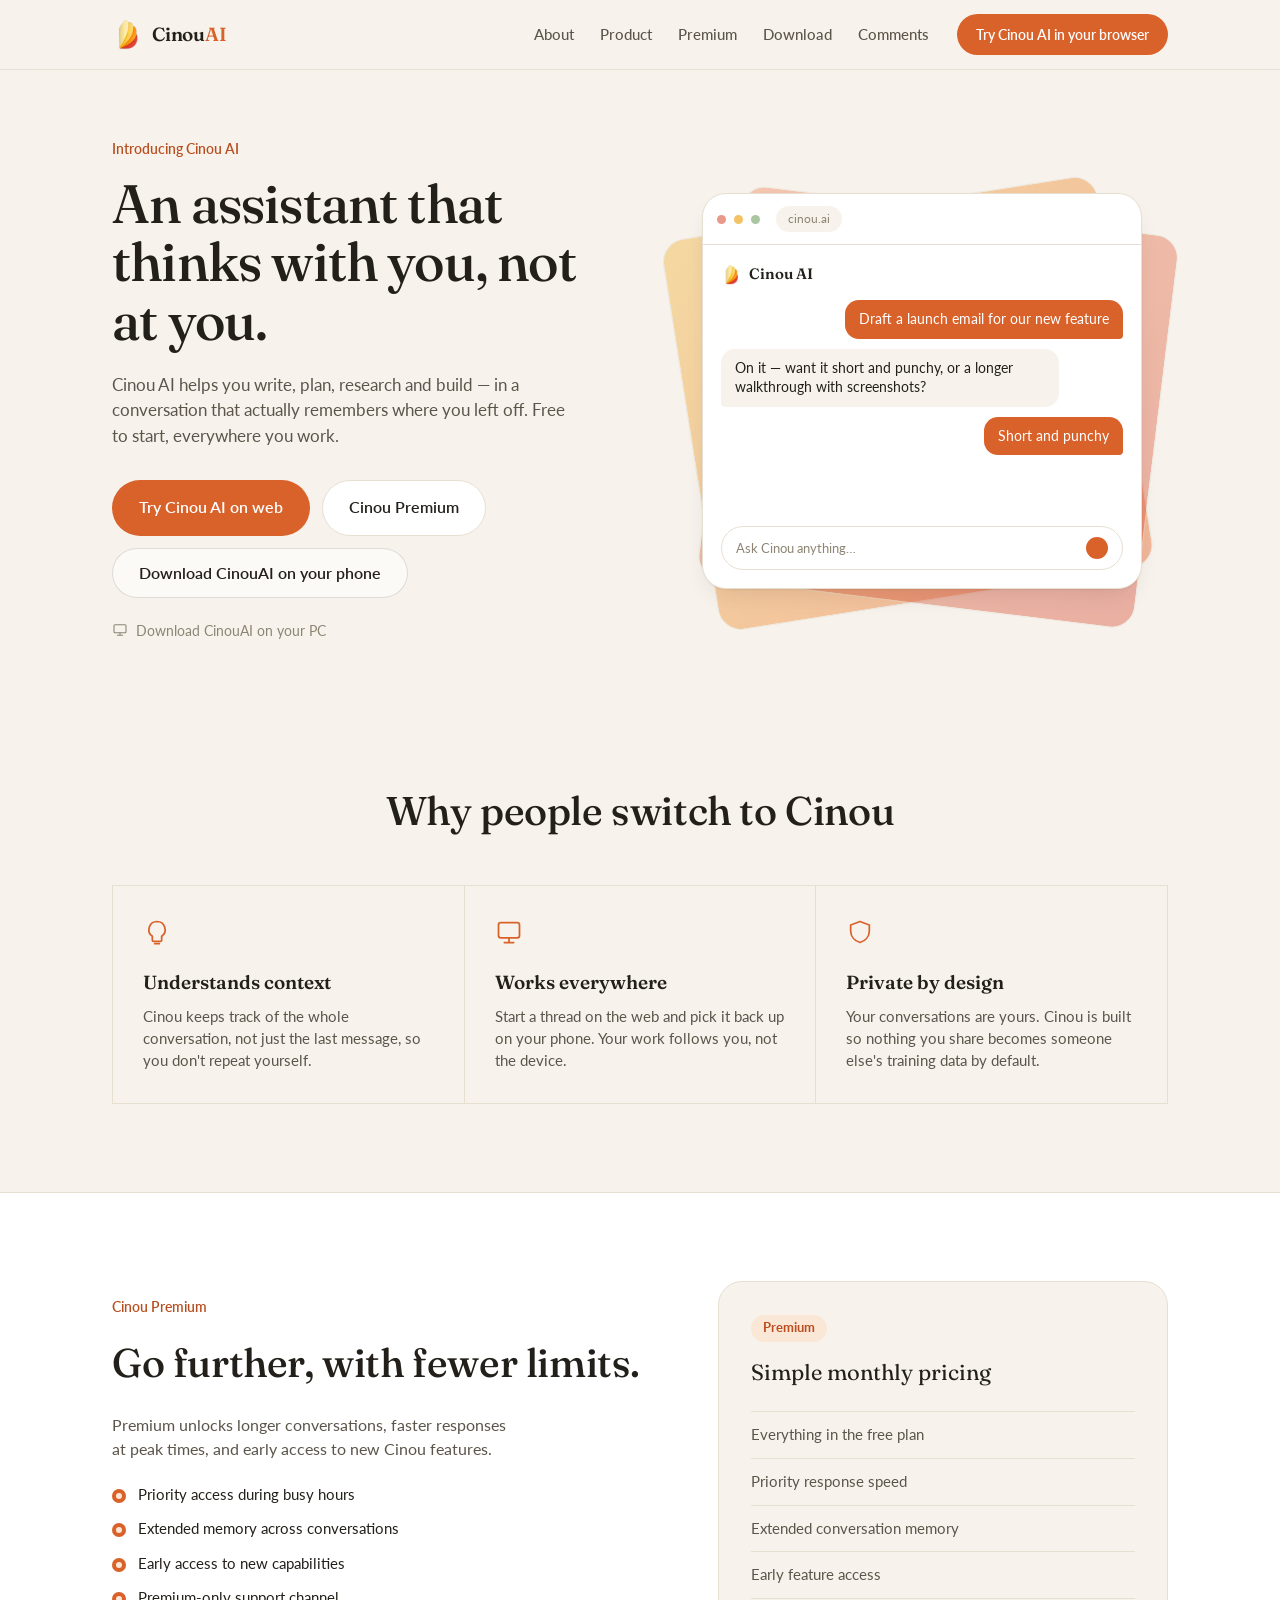
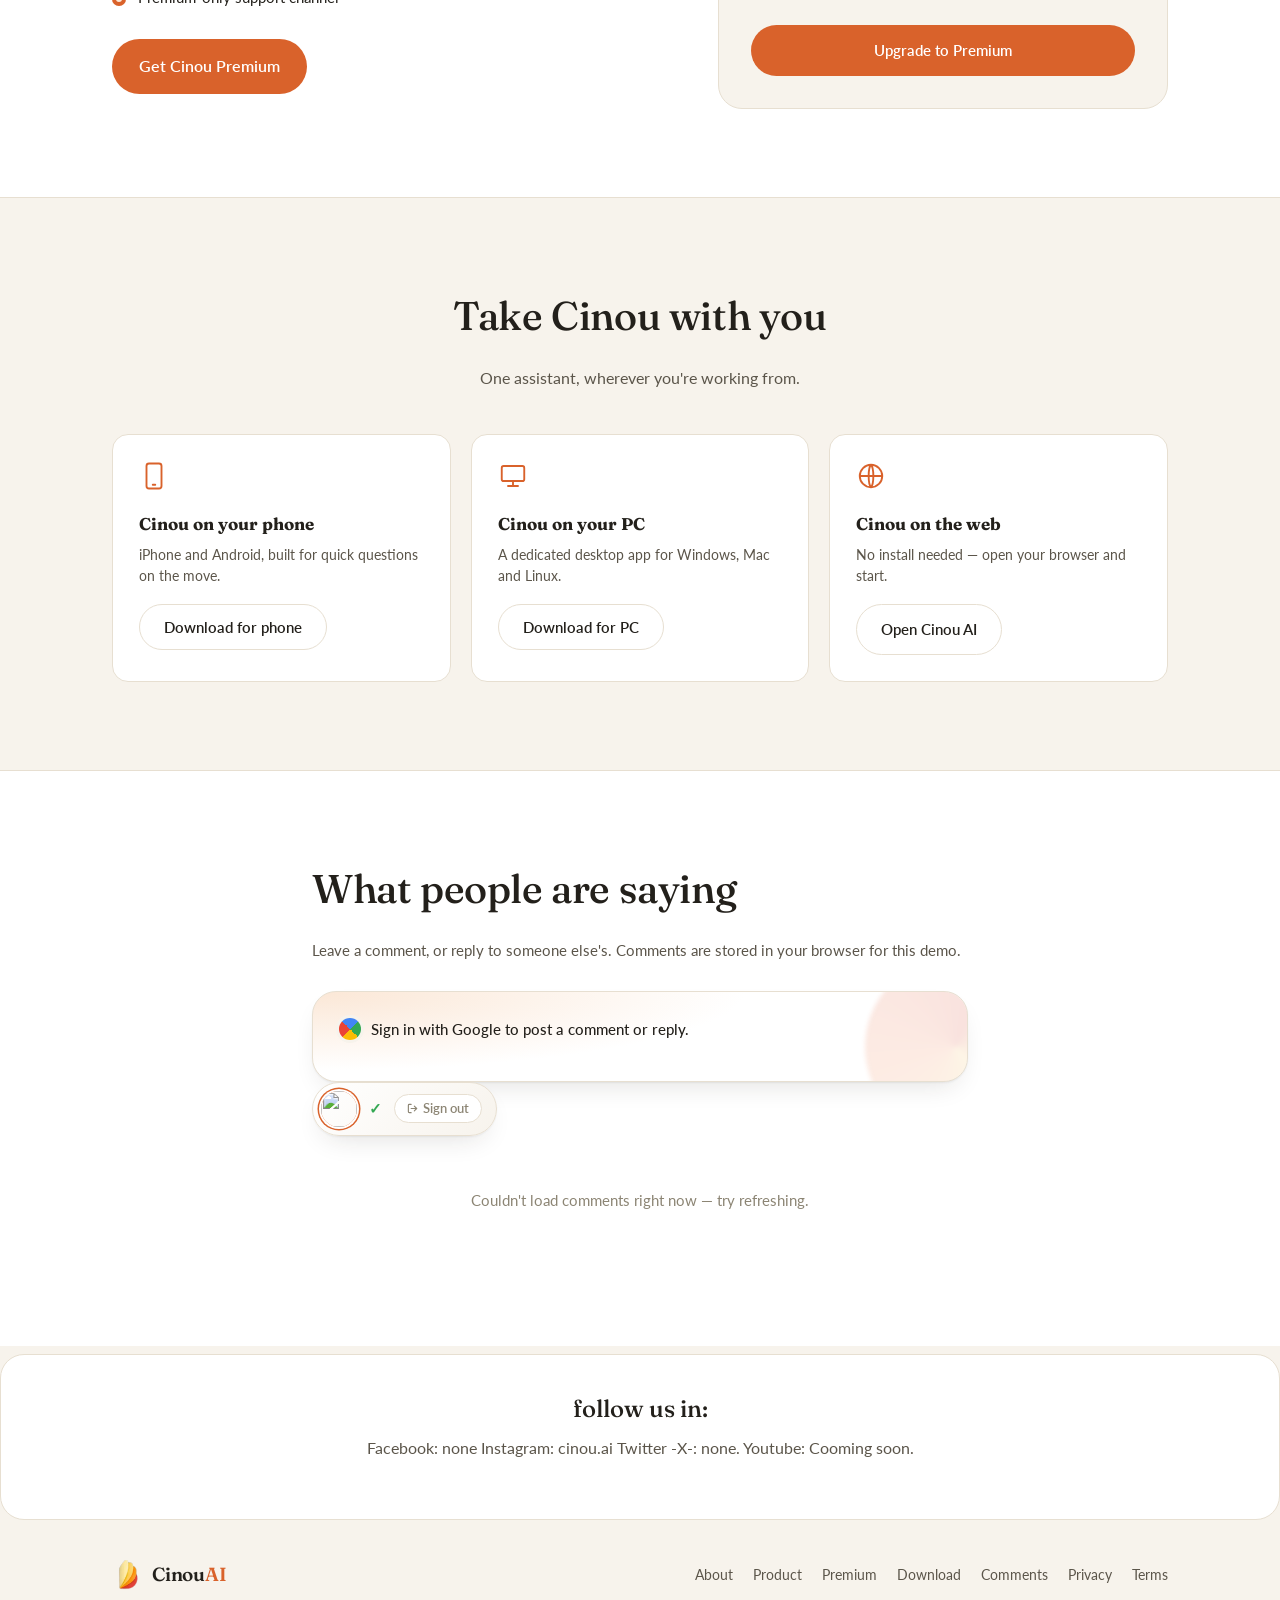
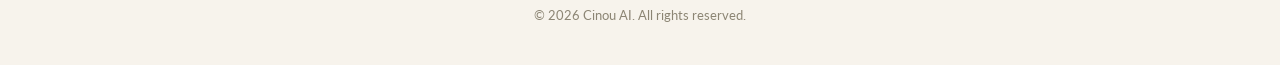
==== index.html @ a5cc6ad7 "Initial CinouAI Home backup" ====
<!DOCTYPE html>
<html lang="en">
<head>
<meta charset="UTF-8">
<meta name="viewport" content="width=device-width, initial-scale=1.0">
<title>Cinou AI — Think without limits</title>
<meta name="description" content="Cinou AI is the assistant that understands you. Try it on the web, take it Premium, or bring it with you on your phone.">
<meta name="robots" content="index, follow">
<link rel="canonical" href="https://cinouhome.pages.dev/">

<meta name="theme-color" content="#000000">

<!-- Open Graph -->
<meta property="og:type" content="website">
<meta property="og:site_name" content="Cinou AI">
<meta property="og:title" content="Cinou AI — Think without limits">
<meta property="og:description" content="Cinou AI is the assistant that understands you. Try it on the web, take it Premium, or bring it with you on your phone.">
<meta property="og:url" content="https://cinouhome.pages.dev/">
<meta property="og:image" content="https://cinouhome.pages.dev/logo.png">

<!-- Twitter/X -->
<meta name="twitter:card" content="summary">
<meta name="twitter:title" content="Cinou AI — Think without limits">
<meta name="twitter:description" content="Cinou AI is the assistant that understands you. Try it on the web, take it Premium, or bring it with you on your phone.">
<meta name="twitter:image" content="https://cinouhome.pages.dev/logo.png">

<link rel="icon" type="image/png" href="assets/logo.png">
<link rel="stylesheet" href="styles.css">
<!-- Google client ID is public by design — it identifies the app, not a secret.
     Paste the one from Google Cloud Console → Credentials → OAuth 2.0 Client ID. -->
<meta name="google-signin-client_id" content="49503095841-k06kc4q09pelg5e2dvu87bu1vklt9oh9.apps.googleusercontent.com">
</head>
<body>

<!-- ===================== CINOU WAKE-UP OVERLAY ===================== -->
<div class="cinou-wake-overlay" id="cinouWakeOverlay" role="alertdialog" aria-modal="true" aria-labelledby="cinouWakeTitle" hidden>
  <div class="cinou-wake-overlay__inner">
    <img src="assets/logo.png" alt="" class="cinou-wake-overlay__logo">
    <div class="cinou-wake-overlay__spinner" aria-hidden="true"></div>
    <h2 id="cinouWakeTitle">Waking up Cinou AI…</h2>
    <p class="cinou-wake-overlay__status" id="cinouWakeStatus">This can take a few seconds on the first visit.</p>
    <a href="https://cinouai.onrender.com/" class="btn btn--secondary btn--small cinou-wake-overlay__direct" id="cinouWakeDirectLink" hidden>Open it directly</a>
  </div>
</div>

<!-- ===================== NAV ===================== -->
<header class="nav" id="top">
  <div class="nav__inner">
    <a class="nav__brand" href="#top">
      <img src="assets/logo.png" alt="Cinou AI" class="nav__logo">
      <span class="nav__wordmark">Cinou<span class="nav__wordmark-ai">AI</span></span>
    </a>

    <nav class="nav__links" aria-label="Primary">
      <a href="/about">About</a>
      <a href="#product">Product</a>
      <a href="#premium">Premium</a>
      <a href="#download">Download</a>
      <a href="#comments">Comments</a>
    </nav>

    <a class="btn btn--primary btn--small js-launch-cinou" href="https://cinouai.onrender.com/">Try Cinou AI in your browser</a>

    <button class="nav__burger" id="burgerBtn" aria-label="Open menu" aria-expanded="false" aria-controls="mobileMenu">
      <span></span><span></span><span></span>
    </button>
  </div>

  <div class="mobile-menu" id="mobileMenu">
    <a href="/about">About</a>
    <a href="#product">Product</a>
    <a href="#premium">Premium</a>
    <a href="#download">Download</a>
    <a href="#comments">Comments</a>
    <a class="btn btn--primary js-launch-cinou" href="https://cinouai.onrender.com/">Try Cinou AI</a>
  </div>
</header>

<!-- ===================== HERO ===================== -->
<section class="hero" id="product">
  <div class="hero__inner">
    <div class="hero__copy">
      <p class="hero__eyebrow">Introducing Cinou AI</p>
      <h1 class="hero__title">An assistant that<br>thinks with you, not at you.</h1>
      <p class="hero__subtitle">
        Cinou AI helps you write, plan, research and build — in a conversation
        that actually remembers where you left off. Free to start, everywhere you work.
      </p>

      <div class="hero__actions">
        <a href="https://cinouai.onrender.com/" class="btn btn--primary btn--large js-launch-cinou">Try Cinou AI on web</a>
        <a href="https://cinouai-premium-2.onrender.com/" class="btn btn--secondary btn--large">Cinou Premium</a>
        <button type="button" class="btn btn--ghost btn--large" id="openPhoneModal">
          Download CinouAI on your phone
        </button>
      </div>

      <button type="button" class="hero__pc-note" id="openPcModal">
        <svg width="16" height="16" viewBox="0 0 24 24" fill="none" aria-hidden="true">
          <rect x="3" y="4" width="18" height="12" rx="1.5" stroke="currentColor" stroke-width="1.6"/>
          <path d="M8 20h8M12 16v4" stroke="currentColor" stroke-width="1.6" stroke-linecap="round"/>
        </svg>
        Download CinouAI on your PC
      </button>
    </div>

    <div class="hero__visual" aria-hidden="true">
      <div class="browser-stack">
        <div class="browser-card browser-card--back-left"></div>
        <div class="browser-card browser-card--back-right"></div>
        <div class="browser-card browser-card--front">
          <div class="browser-card__bar">
            <span class="dot dot--r"></span><span class="dot dot--y"></span><span class="dot dot--g"></span>
            <div class="browser-card__url">cinou.ai</div>
          </div>
          <div class="browser-card__body">
            <div class="chat-window">
              <div class="chat-window__top">
                <img src="assets/logo.png" alt="" class="chat-window__logo">
                <span>Cinou AI</span>
              </div>
              <div class="chat-bubble chat-bubble--user">Draft a launch email for our new feature</div>
              <div class="chat-bubble chat-bubble--ai">On it — want it short and punchy, or a longer walkthrough with screenshots?</div>
              <div class="chat-bubble chat-bubble--user">Short and punchy</div>
              <div class="chat-input">
                <span>Ask Cinou anything…</span>
                <span class="chat-input__send"></span>
              </div>
            </div>
          </div>
        </div>
      </div>
    </div>
  </div>
</section>

<!-- ===================== FEATURES ===================== -->
<section class="features">
  <div class="section-inner">
    <h2 class="section-title">Why people switch to Cinou</h2>
    <div class="features__grid">
      <div class="feature">
        <div class="feature__icon" aria-hidden="true">
          <svg width="28" height="28" viewBox="0 0 24 24" fill="none"><path d="M12 3a7 7 0 0 0-4 12.7V19a1 1 0 0 0 1 1h6a1 1 0 0 0 1-1v-3.3A7 7 0 0 0 12 3Z" stroke="currentColor" stroke-width="1.5" stroke-linejoin="round"/><path d="M10 22h4" stroke="currentColor" stroke-width="1.5" stroke-linecap="round"/></svg>
        </div>
        <h3>Understands context</h3>
        <p>Cinou keeps track of the whole conversation, not just the last message, so you don't repeat yourself.</p>
      </div>
      <div class="feature">
        <div class="feature__icon" aria-hidden="true">
          <svg width="28" height="28" viewBox="0 0 24 24" fill="none"><rect x="3" y="4" width="18" height="13" rx="2" stroke="currentColor" stroke-width="1.5"/><path d="M8 21h8M12 17v4" stroke="currentColor" stroke-width="1.5" stroke-linecap="round"/></svg>
        </div>
        <h3>Works everywhere</h3>
        <p>Start a thread on the web and pick it back up on your phone. Your work follows you, not the device.</p>
      </div>
      <div class="feature">
        <div class="feature__icon" aria-hidden="true">
          <svg width="28" height="28" viewBox="0 0 24 24" fill="none"><path d="M12 3 4 6v5c0 5 3.4 8.7 8 10 4.6-1.3 8-5 8-10V6l-8-3Z" stroke="currentColor" stroke-width="1.5" stroke-linejoin="round"/></svg>
        </div>
        <h3>Private by design</h3>
        <p>Your conversations are yours. Cinou is built so nothing you share becomes someone else's training data by default.</p>
      </div>
    </div>
  </div>
</section>

<!-- ===================== PREMIUM ===================== -->
<section class="premium" id="premium">
  <div class="section-inner premium__inner">
    <div class="premium__copy">
      <p class="hero__eyebrow">Cinou Premium</p>
      <h2 class="section-title section-title--left">Go further, with fewer limits.</h2>
      <p class="premium__lede">Premium unlocks longer conversations, faster responses at peak times, and early access to new Cinou features.</p>
      <ul class="premium__list">
        <li>Priority access during busy hours</li>
        <li>Extended memory across conversations</li>
        <li>Early access to new capabilities</li>
        <li>Premium-only support channel</li>
      </ul>
      <a href="https://cinouai-premium-2.onrender.com/" class="btn btn--primary btn--large">Get Cinou Premium</a>
    </div>

    <div class="premium__card">
      <div class="premium__card-top">
        <span class="premium__card-label">Premium</span>
        <p class="premium__card-price">Simple monthly pricing</p>
      </div>
      <ul class="premium__card-features">
        <li>Everything in the free plan</li>
        <li>Priority response speed</li>
        <li>Extended conversation memory</li>
        <li>Early feature access</li>
      </ul>
      <a href="https://cinouai-premium-2.onrender.com/" class="btn btn--primary premium__card-cta">Upgrade to Premium</a>
    </div>
  </div>
</section>

<!-- ===================== DOWNLOAD ===================== -->
<section class="download" id="download">
  <div class="section-inner">
    <h2 class="section-title">Take Cinou with you</h2>
    <p class="download__lede">One assistant, wherever you're working from.</p>

    <div class="download__grid">
      <div class="download-tile">
        <div class="download-tile__icon" aria-hidden="true">
          <svg width="30" height="30" viewBox="0 0 24 24" fill="none"><path d="M6 4a2 2 0 0 1 2-2h8a2 2 0 0 1 2 2v16a2 2 0 0 1-2 2H8a2 2 0 0 1-2-2V4Z" stroke="currentColor" stroke-width="1.5"/><path d="M11 19h2" stroke="currentColor" stroke-width="1.5" stroke-linecap="round"/></svg>
        </div>
        <h3>Cinou on your phone</h3>
        <p>iPhone and Android, built for quick questions on the move.</p>
        <button type="button" class="btn btn--secondary" id="openPhoneModal2">Download for phone</button>
      </div>

      <div class="download-tile">
        <div class="download-tile__icon" aria-hidden="true">
          <svg width="30" height="30" viewBox="0 0 24 24" fill="none"><rect x="3" y="4" width="18" height="12" rx="1.5" stroke="currentColor" stroke-width="1.5"/><path d="M8 20h8M12 16v4" stroke="currentColor" stroke-width="1.5" stroke-linecap="round"/></svg>
        </div>
        <h3>Cinou on your PC</h3>
        <p>A dedicated desktop app for Windows, Mac and Linux.</p>
        <button type="button" class="btn btn--secondary" id="openPcModal2">Download for PC</button>
      </div>

      <div class="download-tile">
        <div class="download-tile__icon" aria-hidden="true">
          <svg width="30" height="30" viewBox="0 0 24 24" fill="none"><circle cx="12" cy="12" r="9" stroke="currentColor" stroke-width="1.5"/><path d="M3 12h18M12 3c2.5 2.7 2.5 15.3 0 18M12 3c-2.5 2.7-2.5 15.3 0 18" stroke="currentColor" stroke-width="1.5"/></svg>
        </div>
        <h3>Cinou on the web</h3>
        <p>No install needed — open your browser and start.</p>
        <a href="https://cinouai.onrender.com/" class="btn btn--secondary">Open Cinou AI</a>
      </div>
    </div>
  </div>
</section>

<!-- ===================== COMMENTS ===================== -->
<section class="comments" id="comments">
  <div class="section-inner comments__inner">
    <h2 class="section-title section-title--left">What people are saying</h2>
    <p class="comments__lede">Leave a comment, or reply to someone else's. Comments are stored in your browser for this demo.</p>

    <div class="comment-auth" id="commentAuth">
      <div class="comment-auth__signed-out" id="authSignedOut">
        <p class="comment-auth__lede">Sign in with Google to post a comment or reply.</p>
        <div id="googleSignInBtn" class="google-btn-slot"></div>
      </div>

      <div class="comment-auth__signed-in" id="authSignedIn" hidden>
        <img class="comment-auth__avatar" id="authAvatar" src="" alt="">
        <span class="comment-auth__name" id="authName"></span>
        <button type="button" class="comment-auth__signout" id="signOutBtn">Sign out</button>
      </div>
    </div>

    <form class="comment-form" id="commentForm" hidden>
      <textarea id="commentBody" placeholder="Share your thoughts about Cinou AI…" required maxlength="600" rows="3"></textarea>
      <div class="comment-form__footer">
        <span class="comment-form__count"><span id="charCount">0</span>/600</span>
        <button type="submit" class="btn btn--primary">Post comment</button>
      </div>
    </form>

    <div class="comment-list" id="commentList" aria-live="polite">
      <!-- comments injected by script.js -->
    </div>
    <p class="comment-empty" id="commentEmpty">No comments yet — be the first to share your thoughts.</p>
  </div>
</section>
<main>
  <div class="about-cta">
      <h2>follow us in:</h2>
      <p>
        Facebook: none
        Instagram: cinou.ai
        Twitter -X-: none.
        Youtube: Cooming soon. 
      </p>
    </div>
</main>

<!-- ===================== FOOTER ===================== -->
<footer class="footer">
  <div class="section-inner footer__inner">
    <a class="nav__brand" href="#top">
      <img src="assets/logo.png" alt="Cinou AI" class="nav__logo">
      <span class="nav__wordmark">Cinou<span class="nav__wordmark-ai">AI</span></span>
    </a>
    <nav class="footer__links" aria-label="Footer">
      <a href="/about">About</a>
      <a href="#product">Product</a>
      <a href="#premium">Premium</a>
      <a href="#download">Download</a>
      <a href="#comments">Comments</a>
      <a href="/privacy">Privacy</a>
      <a href="/terms">Terms</a>
    </nav>
    <p class="footer__copy">© <span id="year"></span> Cinou AI. All rights reserved.</p>
  </div>
</footer>

<!-- ===================== PHONE DOWNLOAD MODAL ===================== -->
<div class="phone-modal" id="phoneModal" role="dialog" aria-modal="true" aria-labelledby="phoneModalTitle" hidden>
  <div class="phone-modal__inner">
    <button type="button" class="phone-modal__close" id="closePhoneModal" aria-label="Close">
      <svg width="22" height="22" viewBox="0 0 24 24" fill="none"><path d="M5 5l14 14M19 5 5 19" stroke="currentColor" stroke-width="1.8" stroke-linecap="round"/></svg>
    </button>

    <img src="assets/logo.png" alt="" class="phone-modal__logo">
    <h2 id="phoneModalTitle">Download Cinou AI</h2>
    <p class="phone-modal__lede">Get the app on your phone and keep the conversation going wherever you are.</p>

    <div class="phone-modal__options">
      <a href="https://cinouai.onrender.com/" id="iphoneDownloadLink" class="phone-option phone-option--link">
        <div class="phone-option__icon" aria-hidden="true">
          <svg width="34" height="34" viewBox="0 0 24 24" fill="none"><path d="M16.7 12.6c0-2.5 2-3.6 2.1-3.7-1.1-1.6-2.9-1.9-3.5-1.9-1.5-.1-2.9.9-3.6.9-.8 0-1.9-.9-3.2-.8-1.6 0-3.1.9-4 2.4-1.7 3-.4 7.4 1.2 9.8.8 1.2 1.8 2.5 3 2.5 1.2-.1 1.7-.8 3.1-.8 1.4 0 1.9.8 3.2.7 1.3 0 2.2-1.2 3-2.4.6-.9 1-1.8 1.4-2.8-1.7-.7-2.7-2.4-2.7-3.9Z" fill="currentColor"/><path d="M14.3 5.4c.6-.8 1.1-1.9 1-3-.9.1-2 .6-2.6 1.4-.6.7-1.1 1.8-1 2.9 1 .1 2-.5 2.6-1.3Z" fill="currentColor"/></svg>
        </div>
        <div class="phone-option__text">
          <h3>iPhone</h3>
          <p>Click me</p>
        </div>
        <svg width="18" height="18" viewBox="0 0 24 24" fill="none" class="phone-option__go"><path d="M9 6l6 6-6 6" stroke="currentColor" stroke-width="1.8" stroke-linecap="round" stroke-linejoin="round"/></svg>
      </a>

      <a href="/app-debug.apk" download="CinouAI.apk" class="phone-option phone-option--link">
        <div class="phone-option__icon" aria-hidden="true">
          <svg width="34" height="34" viewBox="0 0 24 24" fill="none"><path d="M6.5 8.5 4.8 5.6M17.5 8.5l1.7-2.9" stroke="currentColor" stroke-width="1.5" stroke-linecap="round"/><rect x="6" y="8.5" width="12" height="11" rx="2.5" stroke="currentColor" stroke-width="1.5"/><path d="M9 20.5v1M15 20.5v1" stroke="currentColor" stroke-width="1.5" stroke-linecap="round"/><path d="M6 12.5h12" stroke="currentColor" stroke-width="1.5"/></svg>
        </div>
        <div class="phone-option__text">
          <h3>Android</h3>
          <p>Click me</p>
        </div>
        <svg width="18" height="18" viewBox="0 0 24 24" fill="none" class="phone-option__go"><path d="M9 6l6 6-6 6" stroke="currentColor" stroke-width="1.8" stroke-linecap="round" stroke-linejoin="round"/></svg>
      </a>
    </div>
  </div>
</div>

<!-- ===================== PC DOWNLOAD MODAL ===================== -->
<div class="phone-modal" id="pcModal" role="dialog" aria-modal="true" aria-labelledby="pcModalTitle" hidden>
  <div class="phone-modal__inner">
    <button type="button" class="phone-modal__close" id="closePcModal" aria-label="Close">
      <svg width="22" height="22" viewBox="0 0 24 24" fill="none"><path d="M5 5l14 14M19 5 5 19" stroke="currentColor" stroke-width="1.8" stroke-linecap="round"/></svg>
    </button>

    <img src="assets/logo.png" alt="" class="phone-modal__logo">
    <h2 id="pcModalTitle">Download Cinou AI</h2>
    <p class="phone-modal__lede">Get the desktop app and keep the conversation going on your computer.</p>

    <div class="phone-modal__options">
      <div class="phone-option" style="opacity:.55; cursor:not-allowed;" aria-disabled="true">
        <div class="phone-option__icon" aria-hidden="true">
          <svg width="34" height="34" viewBox="0 0 24 24" fill="none"><path d="M16.7 12.6c0-2.5 2-3.6 2.1-3.7-1.1-1.6-2.9-1.9-3.5-1.9-1.5-.1-2.9.9-3.6.9-.8 0-1.9-.9-3.2-.8-1.6 0-3.1.9-4 2.4-1.7 3-.4 7.4 1.2 9.8.8 1.2 1.8 2.5 3 2.5 1.2-.1 1.7-.8 3.1-.8 1.4 0 1.9.8 3.2.7 1.3 0 2.2-1.2 3-2.4.6-.9 1-1.8 1.4-2.8-1.7-.7-2.7-2.4-2.7-3.9Z" fill="currentColor"/><path d="M14.3 5.4c.6-.8 1.1-1.9 1-3-.9.1-2 .6-2.6 1.4-.6.7-1.1 1.8-1 2.9 1 .1 2-.5 2.6-1.3Z" fill="currentColor"/></svg>
        </div>
        <div class="phone-option__text">
          <h3>macOS</h3>
          <p>Coming soon</p>
        </div>
      </div>

      <a href="https://github.com/cinou07/CinouAI-Windows/releases/download/1.0.0/CinouAI-Setup-1.0.0.exe" download="CinouAI-Setup.exe" class="phone-option phone-option--link">
        <div class="phone-option__icon" aria-hidden="true">
          <svg width="34" height="34" viewBox="0 0 24 24" fill="none"><path d="M3 5.5 11 4.3v7.2H3V5.5zM12 4.2 21 3v8.5h-9V4.2zM3 12.5h8v7.2L3 18.5v-6zM12 12.5h9V21l-9-1.2v-7.3z" fill="currentColor"/></svg>
        </div>
        <div class="phone-option__text">
          <h3>Windows</h3>
          <p>Click me</p>
        </div>
        <svg width="18" height="18" viewBox="0 0 24 24" fill="none" class="phone-option__go"><path d="M9 6l6 6-6 6" stroke="currentColor" stroke-width="1.8" stroke-linecap="round" stroke-linejoin="round"/></svg>
      </a>

      <a href="https://github.com/cinou07/CinouAI-Windows/actions/runs/35876947907/artifacts/10758062932" download="CinouAI.AppImage" class="phone-option phone-option--link">
        <div class="phone-option__icon" aria-hidden="true">
          <svg width="34" height="34" viewBox="0 0 24 24" fill="none">
            <ellipse cx="12" cy="13.5" rx="6" ry="7.8" fill="currentColor"/>
            <ellipse cx="12" cy="9.5" rx="3" ry="3.4" fill="var(--cream)"/>
            <circle cx="10.8" cy="9.1" r=".65" fill="currentColor"/>
            <circle cx="13.2" cy="9.1" r=".65" fill="currentColor"/>
            <path d="M12 10.1 11.2 11.3h1.6L12 10.1Z" fill="var(--accent-dark)"/>
            <ellipse cx="9.3" cy="18.2" rx="1.3" ry=".75" fill="var(--accent-dark)"/>
            <ellipse cx="14.7" cy="18.2" rx="1.3" ry=".75" fill="var(--accent-dark)"/>
          </svg>
        </div>
        <div class="phone-option__text">
          <h3>Linux</h3>
          <p>Click me</p>
        </div>
        <svg width="18" height="18" viewBox="0 0 24 24" fill="none" class="phone-option__go"><path d="M9 6l6 6-6 6" stroke="currentColor" stroke-width="1.8" stroke-linecap="round" stroke-linejoin="round"/></svg>
      </a>
    </div>
  </div>
</div>

<script src="https://accounts.google.com/gsi/client" async defer></script>
<script src="script.js"></script>
<script src="loader.js"></script>
</body>
</html>
---- styles.css ----
@import url('https://fonts.googleapis.com/css2?family=Fraunces:opsz,wght@9..144,400;9..144,500;9..144,600&family=Lato:wght@400;700;900&display=swap');

/* ============ TOKENS ============ */
:root{
  --cream: #F7F3EC;
  --paper: #FFFFFF;
  --ink: #23201B;
  --ink-soft: #5B554A;
  --ink-faint: #8C8574;
  --line: #E7DFD1;

  --accent-yellow: #F2C265;
  --accent-orange: #EF8354;
  --accent-red: #D64933;
  --accent: #D9622B;
  --accent-dark: #B84E20;
  --accent-tint: #FBE7D6;

  --radius-s: 10px;
  --radius-m: 16px;
  --radius-l: 24px;
  --radius-pill: 999px;

  --shadow-card: 0 1px 2px rgba(35,32,27,.06), 0 12px 28px -12px rgba(35,32,27,.16);
  --font-display: "Fraunces", Georgia, "Times New Roman", serif;
  --font-body: "Lato", -apple-system, BlinkMacSystemFont, "Segoe UI", sans-serif;

  --nav-bg: rgba(247,243,236,.86);
  --danger-tint-bg: #FBEAE6;
  --danger-tint-border: #F3CFC5;
  color-scheme: light;
}

/* Pick up the visitor's OS/browser accent color (Windows accent, etc.) where the
   browser exposes it via the CSS `AccentColor` system color. Falls back to the
   brand orange above in browsers that don't support this yet. The decorative
   multi-color gradients (yellow/orange/red) stay as Cinou's fixed brand palette. */
@supports (background-color: AccentColor){
  :root{
    --accent: AccentColor;
    --accent-dark: color-mix(in srgb, AccentColor 78%, black);
    --accent-tint: color-mix(in srgb, AccentColor 14%, white);
  }
}

/* ============ DARK THEME (follows the visitor's OS/browser setting) ============ */
@media (prefers-color-scheme: dark){
  :root{
    --cream: #171511;
    --paper: #211E19;
    --ink: #F3EEE3;
    --ink-soft: #C6BFAF;
    --ink-faint: #8B8474;
    --line: #34302A;

    --accent-yellow: #F2C265;
    --accent-orange: #EF8354;
    --accent-red: #E2604A;
    --accent: #EF7E42;
    --accent-dark: #FFAE79;
    --accent-tint: rgba(239,126,66,.16);

    --shadow-card: 0 1px 2px rgba(0,0,0,.35), 0 16px 32px -14px rgba(0,0,0,.6);
    --nav-bg: rgba(23,21,17,.86);
    --danger-tint-bg: #3A2420;
    --danger-tint-border: #55302A;
    color-scheme: dark;
  }

  @supports (background-color: AccentColor){
    :root{
      --accent: AccentColor;
      --accent-dark: color-mix(in srgb, AccentColor 60%, white);
      --accent-tint: color-mix(in srgb, AccentColor 20%, black);
    }
  }
}

*{ box-sizing: border-box; }
html{ scroll-behavior: smooth; }
@media (prefers-reduced-motion: reduce){
  html{ scroll-behavior: auto; }
  *{ animation-duration: .01ms !important; animation-iteration-count: 1 !important; transition-duration: .01ms !important; }
  .cinou-wake-overlay__spinner{ animation-duration: 0.8s !important; animation-iteration-count: infinite !important; }
}

body{
  margin: 0;
  background: var(--cream);
  color: var(--ink);
  font-family: var(--font-body);
  line-height: 1.5;
  -webkit-font-smoothing: antialiased;
}

img{ max-width: 100%; display: block; }
a{ color: inherit; text-decoration: none; }
button{ font-family: inherit; }

.section-inner{
  max-width: 1120px;
  margin: 0 auto;
  padding: 0 32px;
}

.section-title{
  font-family: var(--font-display);
  font-weight: 500;
  font-size: clamp(28px, 3.4vw, 40px);
  text-align: center;
  margin: 0 0 44px;
  letter-spacing: -0.01em;
}
.section-title--left{ text-align: left; margin-bottom: 20px; }

/* ============ BUTTONS ============ */
.btn{
  display: inline-flex;
  align-items: center;
  justify-content: center;
  gap: 8px;
  border-radius: var(--radius-pill);
  padding: 13px 24px;
  font-weight: 600;
  font-size: 15px;
  border: 1.5px solid transparent;
  cursor: pointer;
  transition: background-color .15s ease, border-color .15s ease, color .15s ease, transform .1s ease;
  white-space: nowrap;
}
.btn:active{ transform: translateY(1px); }
.btn:focus-visible{ outline: 2px solid var(--accent); outline-offset: 2px; }

.btn--primary{ background: var(--accent); color: #fff; }
.btn--primary:hover{ background: var(--accent-dark); }

.btn--secondary{ background: transparent; color: var(--ink); border-color: var(--line); background: var(--paper); }
.btn--secondary:hover{ border-color: var(--accent); color: var(--accent-dark); }

.btn--ghost{ background: rgba(255,255,255,.55); color: var(--ink); border-color: rgba(35,32,27,.14); }
.btn--ghost:hover{ background: rgba(255,255,255,.85); }

.btn--large{ padding: 15px 26px; font-size: 15.5px; }
.btn--small{ padding: 9px 18px; font-size: 14px; }

.btn[disabled]{ opacity: .55; cursor: not-allowed; }
.btn[disabled]:hover{ background: var(--paper); border-color: var(--line); color: var(--ink); }

.pill{
  display: inline-flex;
  align-items: center;
  font-size: 12px;
  font-weight: 600;
  padding: 4px 10px;
  border-radius: var(--radius-pill);
}
.pill--soon{ background: var(--accent-tint); color: var(--accent-dark); }

/* ============ NAV ============ */
.nav{
  position: sticky;
  top: 0;
  z-index: 40;
  background: var(--nav-bg);
  backdrop-filter: blur(10px);
  border-bottom: 1px solid var(--line);
}
.nav__inner{
  max-width: 1120px;
  margin: 0 auto;
  padding: 14px 32px;
  display: flex;
  align-items: center;
  gap: 28px;
}
.nav__brand{
  display: flex;
  align-items: center;
  gap: 10px;
  margin-right: auto;
}
.nav__logo{ width: 30px; height: 30px; }
.nav__wordmark{
  font-family: var(--font-display);
  font-size: 19px;
  font-weight: 600;
  letter-spacing: -0.01em;
}
.nav__wordmark-ai{ color: var(--accent); }

.nav__links{
  display: flex;
  gap: 26px;
}
.nav__links a{
  font-size: 14.5px;
  color: var(--ink-soft);
  font-weight: 500;
}
.nav__links a:hover{ color: var(--ink); }

.nav__burger{
  display: none;
  width: 34px; height: 34px;
  border: none;
  background: transparent;
  cursor: pointer;
  flex-direction: column;
  justify-content: center;
  gap: 5px;
}
.nav__burger span{
  display: block;
  height: 2px;
  background: var(--ink);
  border-radius: 2px;
}

.mobile-menu{
  display: none;
  flex-direction: column;
  gap: 4px;
  padding: 10px 32px 20px;
  border-top: 1px solid var(--line);
}
.mobile-menu a{
  padding: 10px 0;
  font-size: 15px;
  color: var(--ink-soft);
}
.mobile-menu.is-open{ display: flex; }
.mobile-menu .btn{ margin-top: 8px; align-self: flex-start; }

/* ============ HERO ============ */
.hero{
  padding: 68px 0 96px;
  overflow: hidden;
}
.hero__inner{
  max-width: 1120px;
  margin: 0 auto;
  padding: 0 32px;
  display: grid;
  grid-template-columns: 1.05fr 1fr;
  gap: 48px;
  align-items: center;
}
.hero__eyebrow{
  font-size: 14px;
  font-weight: 600;
  color: var(--accent-dark);
  margin: 0 0 16px;
}
.hero__title{
  font-family: var(--font-display);
  font-size: clamp(36px, 4.6vw, 54px);
  line-height: 1.08;
  font-weight: 500;
  letter-spacing: -0.015em;
  margin: 0 0 22px;
}
.hero__subtitle{
  font-size: 17px;
  color: var(--ink-soft);
  max-width: 46ch;
  margin: 0 0 32px;
}
.hero__actions{
  display: flex;
  flex-wrap: wrap;
  gap: 12px;
  margin-bottom: 18px;
}
.hero__pc-note{
  display: inline-flex;
  align-items: center;
  gap: 8px;
  background: none;
  border: none;
  color: var(--ink-faint);
  font-size: 14px;
  padding: 6px 0;
  cursor: default;
}

/* Hero visual: browser stack */
.hero__visual{
  position: relative;
  display: flex;
  justify-content: center;
  animation: rise .7s cubic-bezier(.2,.7,.2,1) both;
}
@keyframes rise{
  from{ opacity: 0; transform: translateY(14px); }
  to{ opacity: 1; transform: translateY(0); }
}
.browser-stack{
  position: relative;
  width: 100%;
  max-width: 440px;
  aspect-ratio: 4 / 3.6;
}
.browser-card{
  position: absolute;
  inset: 0;
  border-radius: var(--radius-l);
  border: 1px solid var(--line);
}
.browser-card--back-left{
  background: linear-gradient(135deg, var(--accent-yellow), var(--accent-orange));
  transform: rotate(-9deg) translate(-16px, 10px);
  opacity: .55;
}
.browser-card--back-right{
  background: linear-gradient(135deg, var(--accent-orange), var(--accent-red));
  transform: rotate(7deg) translate(18px, 14px);
  opacity: .4;
}
.browser-card--front{
  background: var(--paper);
  box-shadow: var(--shadow-card);
  display: flex;
  flex-direction: column;
  overflow: hidden;
}
.browser-card__bar{
  display: flex;
  align-items: center;
  gap: 8px;
  padding: 12px 14px;
  border-bottom: 1px solid var(--line);
}
.dot{ width: 9px; height: 9px; border-radius: 50%; }
.dot--r{ background: #E8998A; }
.dot--y{ background: var(--accent-yellow); }
.dot--g{ background: #A9C6A0; }
.browser-card__url{
  margin-left: 8px;
  font-size: 12px;
  color: var(--ink-faint);
  background: var(--cream);
  padding: 4px 12px;
  border-radius: var(--radius-pill);
}
.browser-card__body{ padding: 18px; flex: 1; }

.chat-window{ display: flex; flex-direction: column; gap: 10px; height: 100%; }
.chat-window__top{
  display: flex;
  align-items: center;
  gap: 8px;
  font-family: var(--font-display);
  font-size: 15px;
  font-weight: 600;
  margin-bottom: 4px;
}
.chat-window__logo{ width: 20px; height: 20px; }
.chat-bubble{
  font-size: 13.5px;
  padding: 10px 14px;
  border-radius: 14px;
  max-width: 84%;
  line-height: 1.4;
}
.chat-bubble--user{
  align-self: flex-end;
  background: var(--accent);
  color: #fff;
  border-bottom-right-radius: 4px;
}
.chat-bubble--ai{
  align-self: flex-start;
  background: var(--cream);
  color: var(--ink);
  border-bottom-left-radius: 4px;
}
.chat-input{
  margin-top: auto;
  display: flex;
  align-items: center;
  justify-content: space-between;
  border: 1px solid var(--line);
  border-radius: var(--radius-pill);
  padding: 10px 14px;
  font-size: 13px;
  color: var(--ink-faint);
}
.chat-input__send{
  width: 22px; height: 22px;
  border-radius: 50%;
  background: var(--accent);
  flex-shrink: 0;
}

/* ============ FEATURES ============ */
.features{ padding: 40px 0 88px; }
.features__grid{
  display: grid;
  grid-template-columns: repeat(3, 1fr);
  border-top: 1px solid var(--line);
  border-left: 1px solid var(--line);
}
.feature{
  padding: 32px 30px;
  border-right: 1px solid var(--line);
  border-bottom: 1px solid var(--line);
}
.feature__icon{ color: var(--accent); margin-bottom: 16px; }
.feature h3{
  font-family: var(--font-display);
  font-weight: 600;
  font-size: 19px;
  margin: 0 0 10px;
}
.feature p{ margin: 0; color: var(--ink-soft); font-size: 14.5px; }

/* ============ PREMIUM ============ */
.premium{ padding: 88px 0; background: var(--paper); border-top: 1px solid var(--line); border-bottom: 1px solid var(--line); }
.premium__inner{
  display: grid;
  grid-template-columns: 1.1fr .9fr;
  gap: 56px;
  align-items: center;
}
.premium__lede{ color: var(--ink-soft); font-size: 16px; max-width: 44ch; margin: 0 0 22px; }
.premium__list{
  list-style: none;
  margin: 0 0 30px;
  padding: 0;
  display: flex;
  flex-direction: column;
  gap: 12px;
}
.premium__list li{
  position: relative;
  padding-left: 26px;
  font-size: 15px;
  color: var(--ink);
}
.premium__list li::before{
  content: "";
  position: absolute;
  left: 0; top: 6px;
  width: 14px; height: 14px;
  border-radius: 50%;
  background: var(--accent-tint);
  box-shadow: inset 0 0 0 4px var(--accent);
}

.premium__card{
  background: var(--cream);
  border: 1px solid var(--line);
  border-radius: var(--radius-l);
  padding: 32px;
}
.premium__card-label{
  display: inline-block;
  font-size: 12.5px;
  font-weight: 700;
  color: var(--accent-dark);
  background: var(--accent-tint);
  padding: 4px 12px;
  border-radius: var(--radius-pill);
  margin-bottom: 14px;
}
.premium__card-price{
  font-family: var(--font-display);
  font-size: 22px;
  margin: 0 0 22px;
}
.premium__card-features{
  list-style: none;
  padding: 0;
  margin: 0 0 26px;
  border-top: 1px solid var(--line);
}
.premium__card-features li{
  padding: 12px 0;
  border-bottom: 1px solid var(--line);
  font-size: 14.5px;
  color: var(--ink-soft);
}
.premium__card-cta{ width: 100%; }

/* ============ DOWNLOAD ============ */
.download{ padding: 88px 0; text-align: center; }
.download__lede{ color: var(--ink-soft); margin: -24px 0 44px; }
.download__grid{
  display: grid;
  grid-template-columns: repeat(3, 1fr);
  gap: 20px;
  text-align: left;
}
.download-tile{
  background: var(--paper);
  border: 1px solid var(--line);
  border-radius: var(--radius-m);
  padding: 26px;
}
.download-tile__icon{ color: var(--accent); margin-bottom: 14px; }
.download-tile h3{
  font-family: var(--font-display);
  font-size: 17px;
  margin: 0 0 8px;
}
.download-tile p{ color: var(--ink-soft); font-size: 14px; margin: 0 0 18px; }

/* ============ COMMENT AUTH (Google Sign-In) ============ */
.comment-auth{ margin-bottom: 20px; }
.comment-auth__signed-out{
  position: relative;
  display: flex;
  flex-direction: column;
  align-items: flex-start;
  gap: 16px;
  background:
    radial-gradient(120% 160% at 0% 0%, var(--accent-tint) 0%, transparent 55%),
    var(--paper);
  border: 1px solid var(--line);
  border-radius: var(--radius-l);
  padding: 26px 26px 24px;
  box-shadow: var(--shadow-card);
  overflow: hidden;
  animation: rise .5s cubic-bezier(.2,.7,.2,1) both;
  transition: box-shadow .2s ease, border-color .2s ease, transform .2s ease;
}
.comment-auth__signed-out::before{
  content: "";
  position: absolute;
  top: -40%; right: -12%;
  width: 180px; height: 180px;
  background: conic-gradient(from 140deg, var(--accent-yellow), var(--accent-orange), var(--accent-red), var(--accent-yellow));
  opacity: .16;
  border-radius: 50%;
  filter: blur(2px);
  pointer-events: none;
}
.comment-auth__signed-out:hover{
  border-color: var(--accent);
  box-shadow: 0 2px 4px rgba(35,32,27,.08), 0 20px 40px -16px rgba(216,73,32,.28);
  transform: translateY(-1px);
}
.comment-auth__lede{
  position: relative;
  margin: 0;
  font-size: 15px;
  font-weight: 500;
  color: var(--ink);
  display: flex;
  align-items: center;
  gap: 10px;
}
.comment-auth__lede::before{
  content: "";
  width: 22px; height: 22px;
  flex-shrink: 0;
  border-radius: 50%;
  background:
    conic-gradient(from -45deg,
      #4285F4 0deg 90deg,
      #34A853 90deg 180deg,
      #FBBC05 180deg 270deg,
      #EA4335 270deg 360deg);
  box-shadow: 0 0 0 3px var(--cream);
}
.google-btn-slot{
  position: relative;
  line-height: 0;
  border-radius: var(--radius-s);
  transition: transform .15s ease, filter .15s ease;
}
.google-btn-slot:hover{ transform: translateY(-1px); filter: drop-shadow(0 6px 14px rgba(35,32,27,.14)); }
.google-btn-slot:active{ transform: translateY(0); }

.comment-auth__signed-in{
  display: flex;
  align-items: center;
  gap: 12px;
  background: linear-gradient(135deg, var(--paper), var(--cream));
  border: 1px solid var(--line);
  border-radius: var(--radius-pill);
  padding: 8px 14px 8px 8px;
  width: fit-content;
  box-shadow: var(--shadow-card);
  animation: rise .4s cubic-bezier(.2,.7,.2,1) both;
  transition: border-color .15s ease, box-shadow .15s ease;
}
.comment-auth__signed-in:hover{
  border-color: var(--accent);
  box-shadow: 0 2px 4px rgba(35,32,27,.08), 0 14px 26px -14px rgba(216,73,32,.3);
}
.comment-auth__avatar{
  width: 36px; height: 36px;
  border-radius: 50%;
  object-fit: cover;
  box-shadow: 0 0 0 2px var(--paper), 0 0 0 3.5px var(--accent);
}
.comment-auth__name{ font-weight: 600; font-size: 14.5px; }
.comment-auth__name::before{
  content: "✓ ";
  color: #34A853;
  font-weight: 700;
}
.comment-auth__signout{
  display: inline-flex;
  align-items: center;
  gap: 5px;
  background: var(--paper);
  border: 1px solid var(--line);
  color: var(--ink-faint);
  font-size: 12.5px;
  font-weight: 600;
  cursor: pointer;
  padding: 6px 12px;
  border-radius: var(--radius-pill);
  transition: color .15s ease, background-color .15s ease, border-color .15s ease, transform .1s ease, box-shadow .15s ease;
}
.comment-auth__signout::before{
  content: "";
  display: inline-block;
  width: 11px; height: 11px;
  flex-shrink: 0;
  background-color: currentColor;
  -webkit-mask-image: url("data:image/svg+xml,%3Csvg xmlns='http://www.w3.org/2000/svg' viewBox='0 0 24 24' fill='none' stroke='%23000000' stroke-width='2.5' stroke-linecap='round' stroke-linejoin='round'%3E%3Cpath d='M9 21H5a2 2 0 0 1-2-2V5a2 2 0 0 1 2-2h4'/%3E%3Cpolyline points='16 17 21 12 16 7'/%3E%3Cline x1='21' y1='12' x2='9' y2='12'/%3E%3C/svg%3E");
  mask-image: url("data:image/svg+xml,%3Csvg xmlns='http://www.w3.org/2000/svg' viewBox='0 0 24 24' fill='none' stroke='%23000000' stroke-width='2.5' stroke-linecap='round' stroke-linejoin='round'%3E%3Cpath d='M9 21H5a2 2 0 0 1-2-2V5a2 2 0 0 1 2-2h4'/%3E%3Cpolyline points='16 17 21 12 16 7'/%3E%3Cline x1='21' y1='12' x2='9' y2='12'/%3E%3C/svg%3E");
  -webkit-mask-repeat: no-repeat;
  mask-repeat: no-repeat;
  -webkit-mask-position: center;
  mask-position: center;
  -webkit-mask-size: contain;
  mask-size: contain;
  transition: transform .15s ease;
}
.comment-auth__signout:hover{
  color: var(--accent-red);
  background: var(--danger-tint-bg);
  border-color: var(--danger-tint-border);
  text-decoration: none;
  box-shadow: 0 4px 10px -4px rgba(214,73,51,.35);
}
.comment-auth__signout:hover::before{ transform: translateX(1px); }
.comment-auth__signout:active{ transform: scale(.96); }
.comment-auth__signout:focus-visible{ outline: 2px solid var(--accent-red); outline-offset: 2px; }

.comment__avatar--img{ object-fit: cover; background: none; }

/* ============ COMMENTS ============ */
.comments{ padding: 88px 0 100px; background: var(--paper); border-top: 1px solid var(--line); }
.comments__inner{ max-width: 720px; }
.comments__lede{ color: var(--ink-soft); margin: 0 0 30px; font-size: 15px; }

.comment-form{
  background: var(--cream);
  border: 1px solid var(--line);
  border-radius: var(--radius-m);
  padding: 20px;
  margin-bottom: 36px;
}
.comment-form__row{ margin-bottom: 10px; }
.comment-form input,
.comment-form textarea{
  width: 100%;
  border: 1px solid var(--line);
  background: var(--paper);
  border-radius: var(--radius-s);
  padding: 11px 14px;
  font-family: inherit;
  font-size: 14.5px;
  color: var(--ink);
  resize: vertical;
}
.comment-form input:focus,
.comment-form textarea:focus{
  outline: none;
  border-color: var(--accent);
  box-shadow: 0 0 0 3px var(--accent-tint);
}
.comment-form__footer{
  display: flex;
  align-items: center;
  justify-content: space-between;
  margin-top: 12px;
}
.comment-form__count{ font-size: 12.5px; color: var(--ink-faint); }

.comment-empty{ display: none; color: var(--ink-faint); font-size: 14.5px; text-align: center; padding: 20px 0; }
.comment-empty.is-visible{ display: block; }

.comment-list{ display: flex; flex-direction: column; gap: 22px; }
.comment{ display: flex; gap: 12px; }
.comment__avatar{
  width: 38px; height: 38px;
  border-radius: 50%;
  display: flex; align-items: center; justify-content: center;
  color: #fff;
  font-weight: 600;
  font-size: 14px;
  flex-shrink: 0;
}
.comment__body{ flex: 1; min-width: 0; }
.comment__head{
  display: flex;
  align-items: baseline;
  gap: 10px;
  flex-wrap: wrap;
}
.comment__name{ font-weight: 600; font-size: 14.5px; }
.comment__time{ font-size: 12.5px; color: var(--ink-faint); }
.comment__text{
  margin: 6px 0 8px;
  font-size: 14.5px;
  color: var(--ink);
  line-height: 1.55;
  word-wrap: break-word;
}
.comment__actions{ display: flex; gap: 14px; }
.comment__reply-btn{
  background: none;
  border: none;
  padding: 0;
  font-size: 13px;
  font-weight: 600;
  color: var(--accent-dark);
  cursor: pointer;
}
.comment__reply-btn:hover{ text-decoration: underline; }

.comment__like-btn{
  display: inline-flex;
  align-items: center;
  gap: 5px;
  background: none;
  border: none;
  padding: 0;
  font-size: 13px;
  font-weight: 600;
  font-family: inherit;
  color: var(--ink-faint);
  cursor: pointer;
}
.comment__like-btn:hover{ color: var(--accent-red); }
.comment__like-btn:disabled{ opacity: .6; cursor: default; }
.comment__like-icon{ font-size: 15px; line-height: 1; }
.comment__like-btn.is-liked{ color: var(--accent-red); }
.comment__like-btn.is-liked .comment__like-icon{
  animation: like-pop .25s ease;
}
@keyframes like-pop{
  0%{ transform: scale(1); }
  40%{ transform: scale(1.3); }
  100%{ transform: scale(1); }
}

.reply-form{
  display: none;
  margin-top: 12px;
  gap: 8px;
  flex-direction: column;
}
.reply-form.is-open{ display: flex; }
.reply-form textarea{
  width: 100%;
  border: 1px solid var(--line);
  border-radius: var(--radius-s);
  padding: 10px 12px;
  font-family: inherit;
  font-size: 14px;
  resize: vertical;
}
.reply-form textarea:focus{ outline: none; border-color: var(--accent); box-shadow: 0 0 0 3px var(--accent-tint); }
.reply-form__row{ display: flex; gap: 8px; }
.reply-form__row input{
  flex: 1;
  border: 1px solid var(--line);
  border-radius: var(--radius-s);
  padding: 9px 12px;
  font-size: 14px;
  font-family: inherit;
}
.reply-form__actions{ display: flex; gap: 10px; justify-content: flex-end; }

.comment__replies{
  margin-top: 16px;
  display: flex;
  flex-direction: column;
  gap: 16px;
  padding-left: 18px;
  border-left: 2px solid var(--line);
}

/* ============ FOOTER ============ */
.footer{ padding: 40px 0; }
.footer__inner{
  display: flex;
  align-items: center;
  justify-content: space-between;
  flex-wrap: wrap;
  gap: 16px;
}
.footer__links{ display: flex; gap: 20px; flex-wrap: wrap; }
.footer__links a{ font-size: 14px; color: var(--ink-soft); }
.footer__links a:hover{ color: var(--ink); }
.footer__copy{ font-size: 13px; color: var(--ink-faint); margin: 0; width: 100%; text-align: center; }

/* ============ PHONE MODAL ============ */
.phone-modal{
  position: fixed;
  inset: 0;
  z-index: 100;
  background: var(--cream);
  display: flex;
  align-items: center;
  justify-content: center;
  padding: 24px;
}
.phone-modal[hidden]{ display: none; }
.phone-modal__inner{
  width: 100%;
  max-width: 440px;
  text-align: center;
  animation: rise .35s ease both;
}
.phone-modal__close{
  position: fixed;
  top: 24px; right: 24px;
  width: 42px; height: 42px;
  border-radius: 50%;
  border: 1px solid var(--line);
  background: var(--paper);
  color: var(--ink);
  cursor: pointer;
  display: flex; align-items: center; justify-content: center;
}
.phone-modal__close:hover{ background: var(--cream); }
.phone-modal__logo{ width: 52px; height: 52px; margin: 0 auto 18px; }
.phone-modal__inner h2{
  font-family: var(--font-display);
  font-size: 28px;
  font-weight: 500;
  margin: 0 0 10px;
}
.phone-modal__lede{ color: var(--ink-soft); font-size: 15px; margin: 0 0 32px; }

.phone-modal__options{ display: flex; flex-direction: column; gap: 14px; }
.phone-option{
  display: flex;
  align-items: center;
  gap: 14px;
  background: var(--paper);
  border: 1px solid var(--line);
  border-radius: var(--radius-m);
  padding: 16px 18px;
  text-align: left;
}
.phone-option--link{ cursor: pointer; transition: border-color .15s ease; }
.phone-option--link:hover{ border-color: var(--accent); }
.phone-option__icon{ color: var(--ink); flex-shrink: 0; }
.phone-option__text{ flex: 1; }
.phone-option__text h3{ margin: 0; font-size: 15.5px; font-weight: 600; }
.phone-option__text p{ margin: 2px 0 0; font-size: 13px; color: var(--ink-faint); }
.phone-option__go{ color: var(--ink-faint); flex-shrink: 0; }

/* ============ ABOUT / CONTENT PAGES ============ */
.page-hero{
  padding: 64px 0 8px;
}
.page-hero__inner{
  max-width: 760px;
  margin: 0 auto;
  padding: 0 32px;
  text-align: center;
}
.page-hero__eyebrow{
  font-family: var(--font-body);
  font-size: 13.5px;
  font-weight: 600;
  letter-spacing: .04em;
  text-transform: uppercase;
  color: var(--accent-dark);
  margin: 0 0 14px;
}
.page-hero__title{
  font-family: var(--font-display);
  font-weight: 500;
  font-size: clamp(30px, 4.4vw, 46px);
  line-height: 1.12;
  letter-spacing: -0.01em;
  margin: 0 0 18px;
}
.page-hero__subtitle{
  color: var(--ink-soft);
  font-size: 17px;
  line-height: 1.6;
  max-width: 56ch;
  margin: 0 auto;
}

.content-page{ padding: 40px 0 96px; }
.content-page__inner{
  max-width: 760px;
  margin: 0 auto;
  padding: 0 32px;
}
.content-block{
  padding: 36px 0;
  border-bottom: 1px solid var(--line);
}
.content-block:last-of-type{ border-bottom: none; }
.content-block__eyebrow{
  font-size: 13px;
  font-weight: 600;
  letter-spacing: .03em;
  text-transform: uppercase;
  color: var(--ink-faint);
  margin: 0 0 8px;
}
.content-block h2{
  font-family: var(--font-display);
  font-weight: 500;
  font-size: 26px;
  letter-spacing: -0.01em;
  margin: 0 0 14px;
}
.content-block p{
  color: var(--ink-soft);
  font-size: 16px;
  line-height: 1.7;
  margin: 0 0 14px;
}
.content-block p:last-child{ margin-bottom: 0; }

.content-list{
  list-style: none;
  margin: 0;
  padding: 0;
  display: grid;
  gap: 14px;
}
.content-list li{
  display: flex;
  gap: 12px;
  color: var(--ink-soft);
  font-size: 15.5px;
  line-height: 1.55;
}
.content-list li::before{
  content: '';
  flex-shrink: 0;
  width: 6px; height: 6px;
  border-radius: 50%;
  background: var(--accent);
  margin-top: 8px;
}
.content-list strong{ color: var(--ink); }

.steps-list{
  list-style: none;
  margin: 0;
  padding: 0;
  display: grid;
  gap: 18px;
  counter-reset: step;
}
.steps-list li{
  display: flex;
  gap: 16px;
  align-items: flex-start;
}
.steps-list li::before{
  counter-increment: step;
  content: counter(step);
  flex-shrink: 0;
  width: 28px; height: 28px;
  border-radius: 50%;
  background: var(--accent-tint);
  color: var(--accent-dark);
  font-weight: 700;
  font-size: 13.5px;
  display: flex;
  align-items: center;
  justify-content: center;
}
.steps-list p{ margin: 0; color: var(--ink-soft); font-size: 15.5px; line-height: 1.6; }
.steps-list strong{ color: var(--ink); display: block; margin-bottom: 2px; font-size: 15.5px; }

.about-cta{
  margin-top: 8px;
  padding: 36px 32px;
  border-radius: var(--radius-l);
  background: var(--paper);
  border: 1px solid var(--line);
  text-align: center;
}
.about-cta h2{
  font-family: var(--font-display);
  font-weight: 500;
  font-size: 24px;
  margin: 0 0 10px;
}
.about-cta p{ color: var(--ink-soft); font-size: 15.5px; margin: 0 0 22px; }
.about-cta__actions{
  display: flex;
  gap: 12px;
  justify-content: center;
  flex-wrap: wrap;
}

/* ============ RESPONSIVE ============ */
@media (max-width: 880px){
  .nav__links{ display: none; }
  .nav__burger{ display: flex; }
  .nav .btn--small{ display: none; }

  .hero__inner{ grid-template-columns: 1fr; }
  .hero__visual{ order: -1; margin-bottom: 8px; }
  .browser-stack{ max-width: 360px; margin: 0 auto; }

  .features__grid{ grid-template-columns: 1fr; }
  .premium__inner{ grid-template-columns: 1fr; }
  .download__grid{ grid-template-columns: 1fr; }

  .about-cta__actions{ flex-direction: column; }
  .about-cta__actions .btn{ width: 100%; }
}

@media (max-width: 520px){
  .section-inner{ padding: 0 20px; }
  .hero__inner{ padding: 0 20px; }
  .hero__actions .btn{ width: 100%; }
  .hero__actions{ flex-direction: column; }
}

/* ============ CINOU WAKE-UP OVERLAY ============ */
.cinou-wake-overlay{
  position: fixed;
  inset: 0;
  z-index: 999;
  display: flex;
  align-items: center;
  justify-content: center;
  background: var(--cream);
  padding: 24px;
}
.cinou-wake-overlay[hidden]{ display: none; }

.cinou-wake-overlay__inner{
  text-align: center;
  max-width: 360px;
}

.cinou-wake-overlay__logo{
  width: 56px;
  height: 56px;
  object-fit: contain;
  margin: 0 auto 20px;
  display: block;
}

.cinou-wake-overlay__spinner{
  width: 36px;
  height: 36px;
  margin: 0 auto 20px;
  border-radius: 50%;
  border: 3px solid var(--line);
  border-top-color: var(--accent);
  animation: cinou-spin 0.8s linear infinite;
}

@keyframes cinou-spin{
  from{ transform: rotate(0deg); }
  to{ transform: rotate(360deg); }
}

.cinou-wake-overlay__inner h2{
  font-family: var(--font-display);
  font-size: 22px;
  color: var(--ink);
  margin: 0 0 8px;
}

.cinou-wake-overlay__status{
  font-family: var(--font-body);
  color: var(--ink-soft);
  font-size: 14px;
  margin: 0 0 18px;
}

.cinou-wake-overlay__direct{
  display: inline-flex;
}
.cinou-wake-overlay__direct[hidden]{ display: none; }
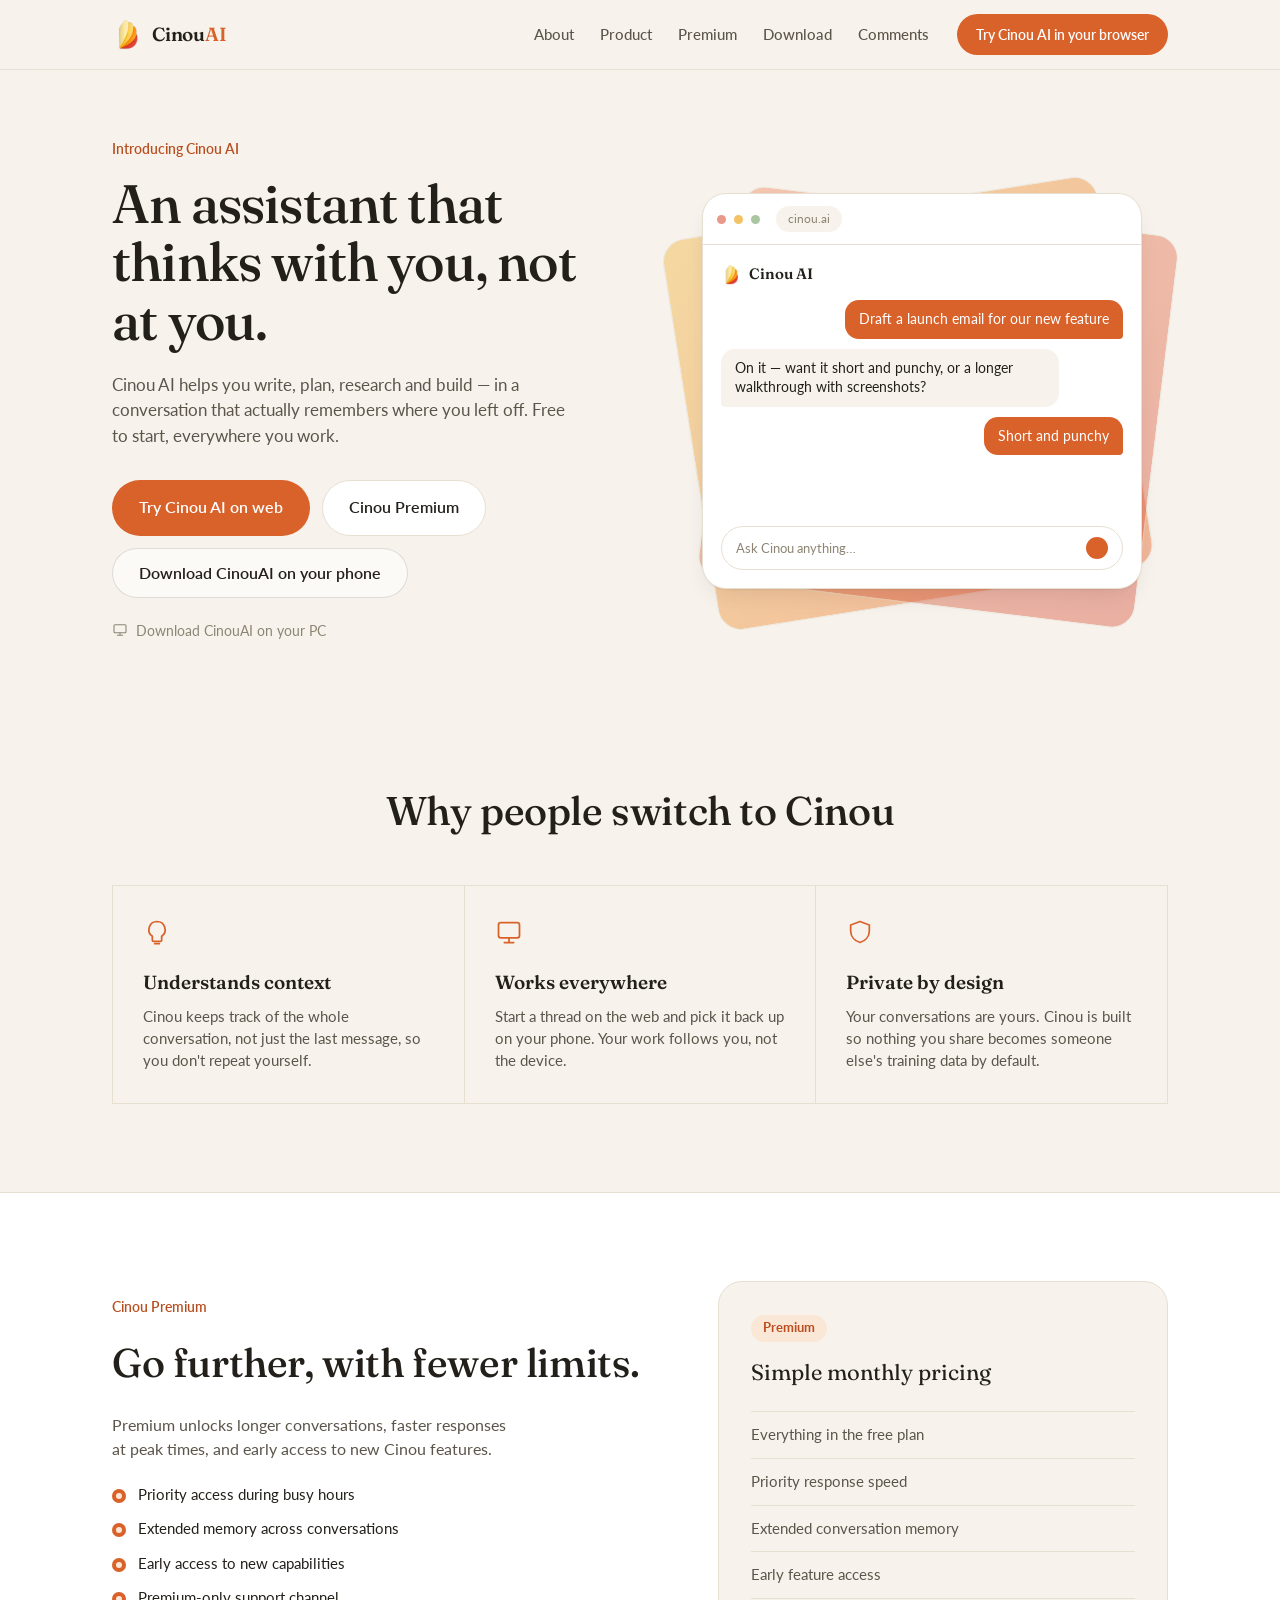
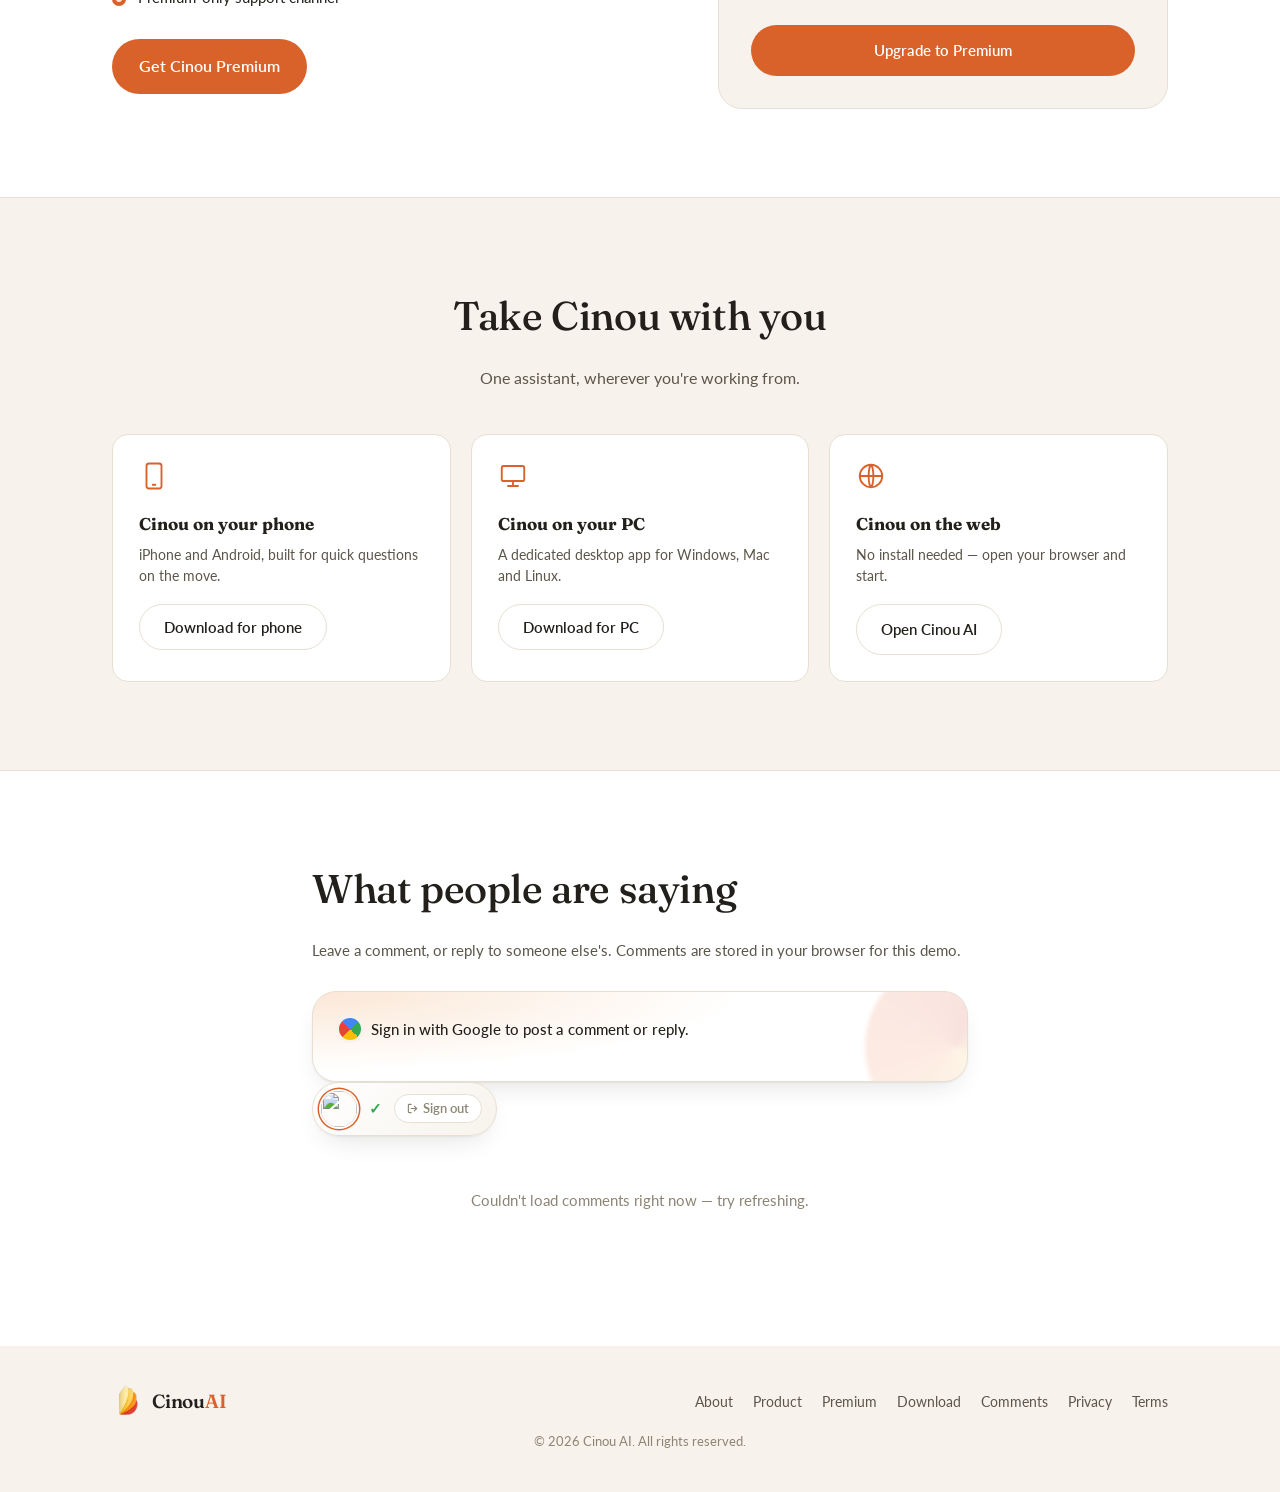
==== commit 8868c02c: "Update home page" ====
--- a/index.html
+++ b/index.html
@@ -266,17 +266,6 @@
     <p class="comment-empty" id="commentEmpty">No comments yet — be the first to share your thoughts.</p>
   </div>
 </section>
-<main>
-  <div class="about-cta">
-      <h2>follow us in:</h2>
-      <p>
-        Facebook: none
-        Instagram: cinou.ai
-        Twitter -X-: none.
-        Youtube: Cooming soon. 
-      </p>
-    </div>
-</main>
 
 <!-- ===================== FOOTER ===================== -->
 <footer class="footer">
@@ -357,18 +346,18 @@
         </div>
       </div>
 
-      <a href="https://github.com/cinou07/CinouAI-Windows/releases/download/1.0.0/CinouAI-Setup-1.0.0.exe" download="CinouAI-Setup.exe" class="phone-option phone-option--link">
+      <a href="/windows" class="phone-option phone-option--link">
         <div class="phone-option__icon" aria-hidden="true">
           <svg width="34" height="34" viewBox="0 0 24 24" fill="none"><path d="M3 5.5 11 4.3v7.2H3V5.5zM12 4.2 21 3v8.5h-9V4.2zM3 12.5h8v7.2L3 18.5v-6zM12 12.5h9V21l-9-1.2v-7.3z" fill="currentColor"/></svg>
         </div>
         <div class="phone-option__text">
           <h3>Windows</h3>
-          <p>Click me</p>
+          <p>Click here</p>
         </div>
         <svg width="18" height="18" viewBox="0 0 24 24" fill="none" class="phone-option__go"><path d="M9 6l6 6-6 6" stroke="currentColor" stroke-width="1.8" stroke-linecap="round" stroke-linejoin="round"/></svg>
       </a>
 
-      <a href="https://github.com/cinou07/CinouAI-Windows/actions/runs/35876947907/artifacts/10758062932" download="CinouAI.AppImage" class="phone-option phone-option--link">
+      <a href="https://github.com/cinou07/CinouAI-Windows/actions/runs/36169377905/artifacts/10879957055" download="CinouAI.AppImage" class="phone-option phone-option--link">
         <div class="phone-option__icon" aria-hidden="true">
           <svg width="34" height="34" viewBox="0 0 24 24" fill="none">
             <ellipse cx="12" cy="13.5" rx="6" ry="7.8" fill="currentColor"/>
@@ -382,7 +371,7 @@
         </div>
         <div class="phone-option__text">
           <h3>Linux</h3>
-          <p>Click me</p>
+          <p>Click here</p>
         </div>
         <svg width="18" height="18" viewBox="0 0 24 24" fill="none" class="phone-option__go"><path d="M9 6l6 6-6 6" stroke="currentColor" stroke-width="1.8" stroke-linecap="round" stroke-linejoin="round"/></svg>
       </a>
